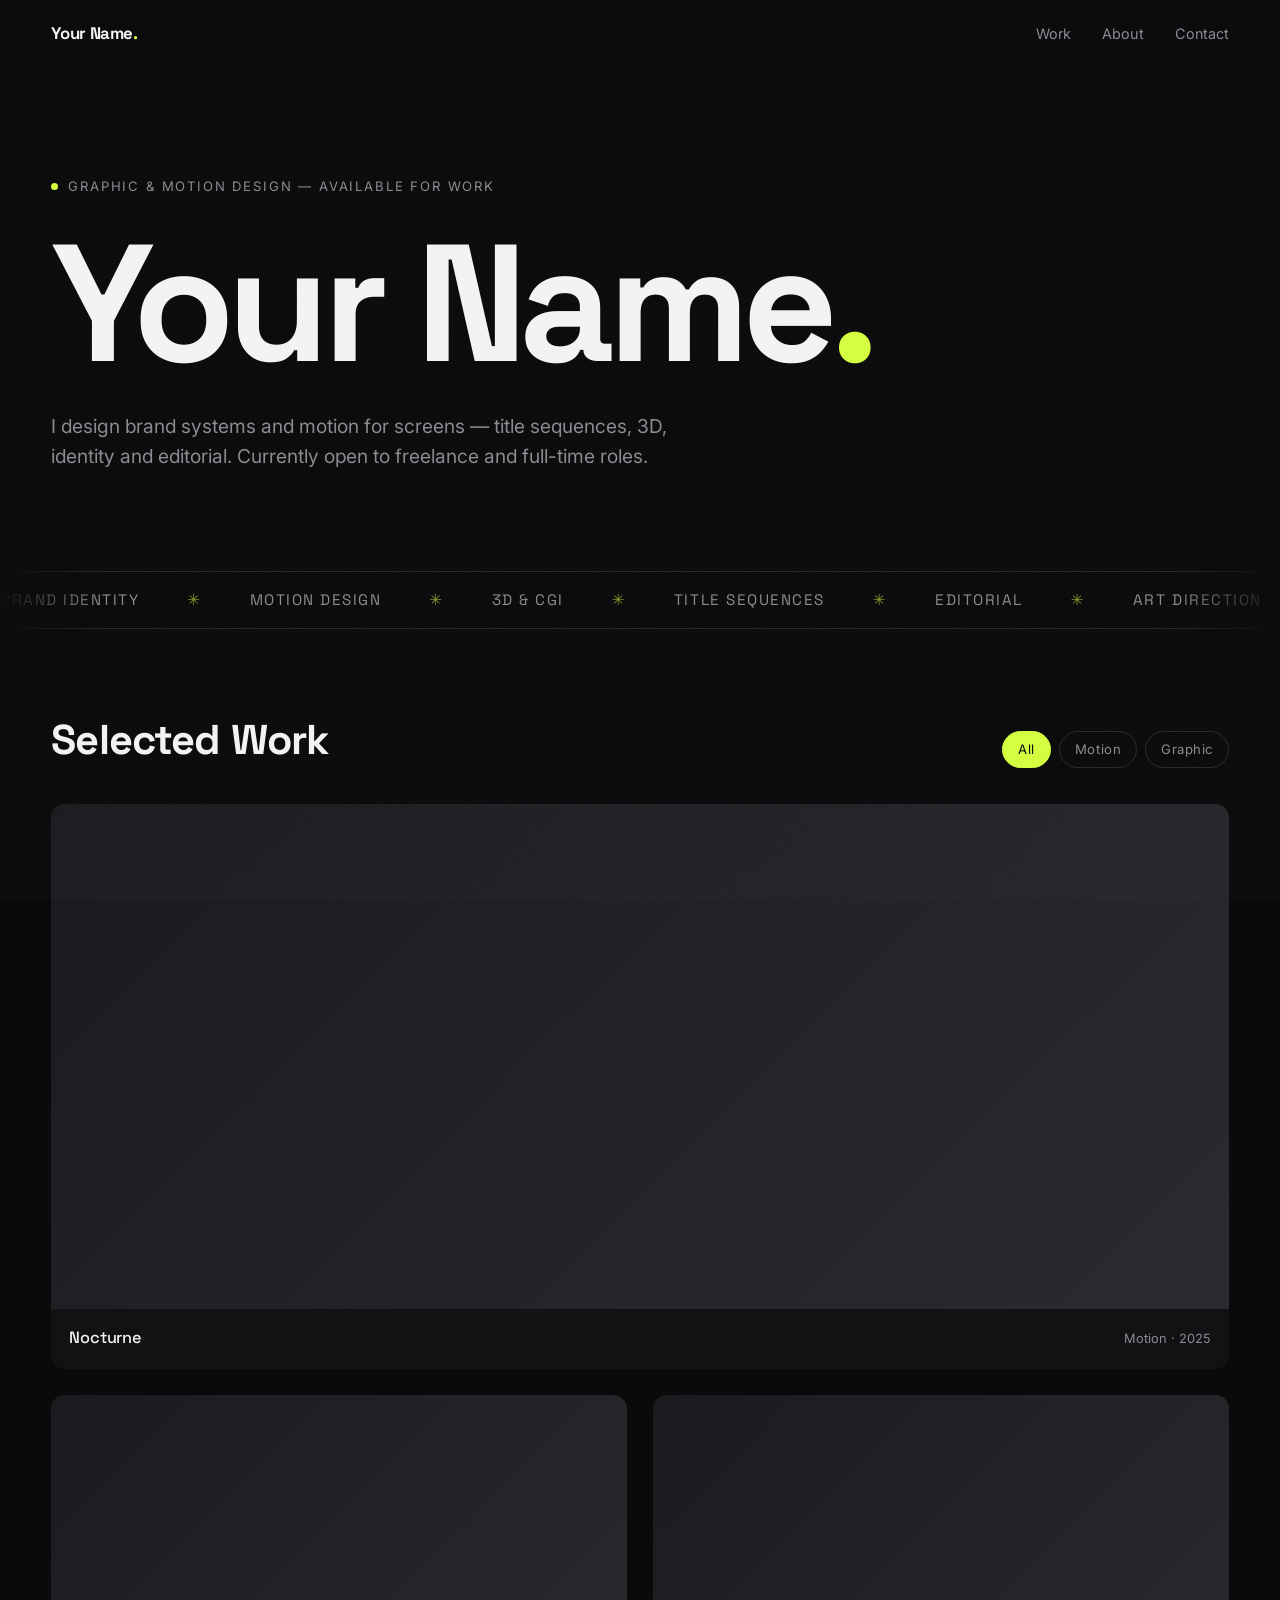
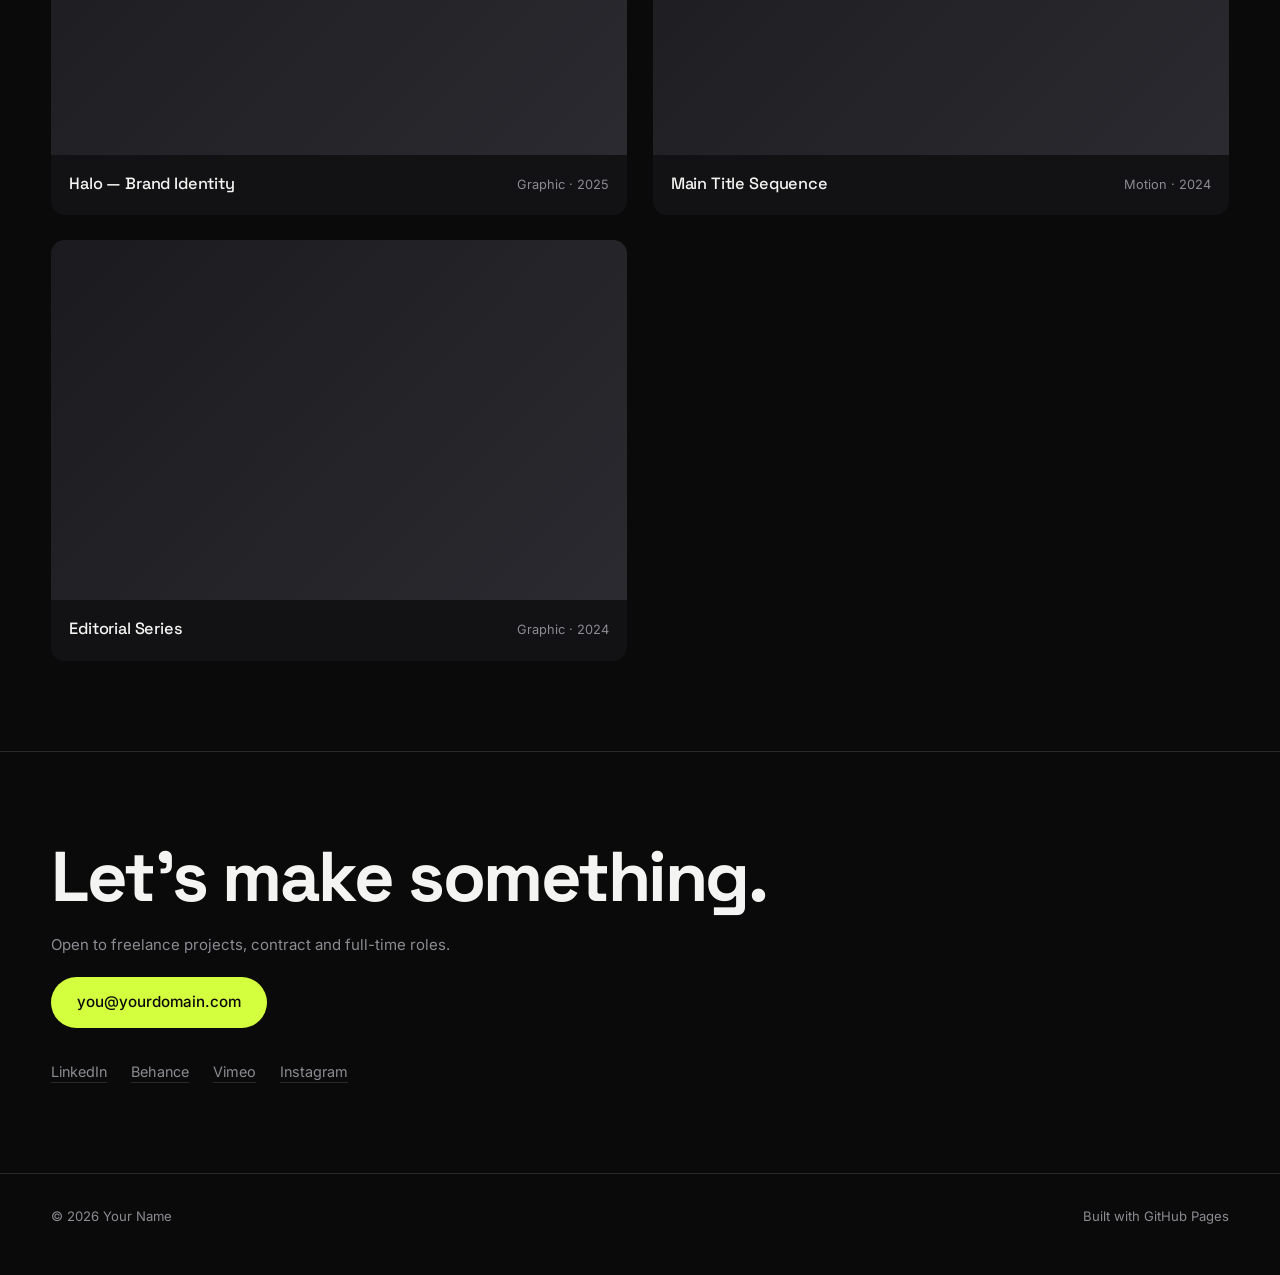
==== index.html @ aabb31a1 "Initial portfolio" ====
<!DOCTYPE html>
<html lang="en">
<head>
<meta charset="utf-8">
<meta name="viewport" content="width=device-width, initial-scale=1">
<title>Your Name — Graphic & Motion Designer</title>
<meta name="description" content="Graphic and motion design portfolio. Brand systems, title sequences, 3D and editorial work.">
<meta property="og:title" content="Your Name — Graphic & Motion Designer">
<meta property="og:description" content="Selected work in graphic and motion design.">
<meta property="og:image" content="assets/img/og.jpg">
<meta property="og:type" content="website">
<link rel="preconnect" href="https://fonts.googleapis.com">
<link rel="preconnect" href="https://fonts.gstatic.com" crossorigin>
<link href="https://fonts.googleapis.com/css2?family=Inter:wght@400;500&family=Space+Grotesk:wght@500;700&display=swap" rel="stylesheet">
<link rel="stylesheet" href="assets/css/styles.css">
</head>
<body>

<header class="nav">
  <a class="nav__logo" href="index.html">Your Name<span class="dot">.</span></a>
  <nav class="nav__links">
    <a href="#work">Work</a>
    <a href="about.html">About</a>
    <a href="#contact">Contact</a>
  </nav>
</header>

<main>

  <section class="hero">
    <p class="hero__eyebrow reveal">Graphic &amp; Motion Design — Available for work</p>
    <h1 class="hero__title reveal">Your Name<span class="dot">.</span></h1>
    <p class="hero__lead reveal">
      I design brand systems and motion for screens — title sequences,
      3D, identity and editorial. Currently open to freelance and full-time roles.
    </p>
  </section>

  <div class="marquee" aria-hidden="true">
    <div class="marquee__track">
      <span>Brand Identity</span><span>Motion Design</span><span>3D &amp; CGI</span>
      <span>Title Sequences</span><span>Editorial</span><span>Art Direction</span>
      <span>Brand Identity</span><span>Motion Design</span><span>3D &amp; CGI</span>
      <span>Title Sequences</span><span>Editorial</span><span>Art Direction</span>
    </div>
  </div>

  <section class="work" id="work">
    <div class="section-head">
      <h2 class="reveal">Selected Work</h2>
      <div class="filters" id="filters"></div>
    </div>
    <div class="grid" id="grid" aria-live="polite"></div>
  </section>

  <section class="contact" id="contact">
    <h2 class="reveal">Let's make something.</h2>
    <p class="reveal">Open to freelance projects, contract and full-time roles.</p>
    <a class="btn reveal" href="mailto:you@yourdomain.com">you@yourdomain.com</a>
    <ul class="socials reveal">
      <li><a href="https://linkedin.com/in/you" target="_blank" rel="noopener">LinkedIn</a></li>
      <li><a href="https://behance.net/you" target="_blank" rel="noopener">Behance</a></li>
      <li><a href="https://vimeo.com/you" target="_blank" rel="noopener">Vimeo</a></li>
      <li><a href="https://instagram.com/you" target="_blank" rel="noopener">Instagram</a></li>
    </ul>
  </section>

</main>

<footer class="footer">
  <span>© <span id="year"></span> Your Name</span>
  <span>Built with GitHub Pages</span>
</footer>

<script src="assets/js/main.js"></script>
</body>
</html>
---- assets/css/styles.css ----
/* ============ TOKENS ============ */
:root{
  --bg:#0a0a0b;
  --surface:#121214;
  --surface-2:#1a1a1d;
  --text:#f4f4f2;
  --muted:#8b8b92;
  --line:rgba(255,255,255,.13);
  --accent:#d4ff3f;
  --on-accent:#0a0a0b;
  --max:1440px;
  --gutter:clamp(20px,4vw,56px);
  --radius:14px;
  --ease:cubic-bezier(.22,1,.36,1);
  --font-display:"Space Grotesk",system-ui,sans-serif;
  --font-body:"Inter",system-ui,sans-serif;
}

*,*::before,*::after{box-sizing:border-box}
html{scroll-behavior:smooth;-webkit-text-size-adjust:100%}
body{
  margin:0;background:var(--bg);color:var(--text);
  font-family:var(--font-body);font-size:clamp(15px,1.05vw,17px);
  line-height:1.6;-webkit-font-smoothing:antialiased;
  overflow-x:hidden;
}
img{display:block;max-width:100%;height:auto}
a{color:inherit;text-decoration:none}
h1,h2,h3{font-family:var(--font-display);font-weight:700;line-height:1.02;margin:0;letter-spacing:-.02em}
.dot{color:var(--accent)}

body::after{
  content:"";position:fixed;inset:0;pointer-events:none;z-index:9999;opacity:.035;
  background-image:url("data:image/svg+xml,%3Csvg xmlns='http://www.w3.org/2000/svg' width='200' height='200'%3E%3Cfilter id='n'%3E%3CfeTurbulence type='fractalNoise' baseFrequency='.8' numOctaves='3'/%3E%3C/filter%3E%3Crect width='200' height='200' filter='url(%23n)'/%3E%3C/svg%3E");
}

.reveal{opacity:0;transform:translateY(26px)}
.reveal.is-in{
  opacity:1;transform:none;
  transition:opacity .8s var(--ease),transform .8s var(--ease);
}
@media (prefers-reduced-motion:reduce){
  .reveal{opacity:1;transform:none}
  html{scroll-behavior:auto}
  *{animation:none!important;transition:none!important}
}

.nav{
  position:sticky;top:0;z-index:100;
  display:flex;align-items:center;justify-content:space-between;
  gap:24px;padding:20px var(--gutter);
  background:rgba(10,10,11,.82);
  backdrop-filter:blur(14px);
  border-bottom:1px solid transparent;transition:border-color .3s;
}
.nav.is-scrolled{border-bottom-color:var(--line)}
.nav__logo{font-family:var(--font-display);font-weight:700;font-size:1.05rem;letter-spacing:-.02em}
.nav__links{display:flex;gap:clamp(14px,2.4vw,32px);font-size:.9rem;color:var(--muted)}
.nav__links a{transition:color .2s}
.nav__links a:hover{color:var(--text)}

.hero{
  max-width:var(--max);margin:0 auto;
  padding:clamp(64px,12vh,150px) var(--gutter) clamp(40px,6vh,80px);
  display:flex;flex-direction:column;gap:22px;
}
.hero__eyebrow{
  margin:0;font-size:.82rem;letter-spacing:.14em;text-transform:uppercase;
  color:var(--muted);display:flex;align-items:center;gap:10px;
}
.hero__eyebrow::before{
  content:"";width:7px;height:7px;border-radius:50%;background:var(--accent);
  animation:pulse 2.4s ease-in-out infinite;
}
@keyframes pulse{0%,100%{opacity:1}50%{opacity:.25}}
.hero__title{font-size:clamp(3.4rem,13vw,11rem);letter-spacing:-.045em}
.hero__lead{max-width:56ch;margin:0;color:var(--muted);font-size:clamp(1rem,1.5vw,1.2rem)}

.marquee{
  border-block:1px solid var(--line);overflow:hidden;
  padding:16px 0;margin-top:clamp(24px,5vh,60px);
  mask-image:linear-gradient(90deg,transparent,#000 8%,#000 92%,transparent);
  -webkit-mask-image:linear-gradient(90deg,transparent,#000 8%,#000 92%,transparent);
}
.marquee__track{
  display:flex;gap:48px;width:max-content;
  animation:scroll 34s linear infinite;
  font-family:var(--font-display);font-size:.95rem;
  letter-spacing:.1em;text-transform:uppercase;color:var(--muted);white-space:nowrap;
}
.marquee__track span::after{content:"✳";margin-left:48px;color:var(--accent);opacity:.6}
@keyframes scroll{to{transform:translateX(-50%)}}

.work,.contact,.about{max-width:var(--max);margin:0 auto;padding:clamp(56px,10vh,120px) var(--gutter)}
.section-head{
  display:flex;flex-wrap:wrap;align-items:baseline;justify-content:space-between;
  gap:20px;margin-bottom:clamp(28px,4vh,48px);
}
.section-head h2{font-size:clamp(1.7rem,3.4vw,2.6rem)}

.filters{display:flex;flex-wrap:wrap;gap:8px}
.filters button{
  font:inherit;font-size:.82rem;letter-spacing:.04em;
  padding:7px 15px;border-radius:999px;cursor:pointer;
  background:transparent;color:var(--muted);
  border:1px solid var(--line);transition:all .22s var(--ease);
}
.filters button:hover{color:var(--text);border-color:var(--muted)}
.filters button.is-active{background:var(--accent);color:var(--on-accent);border-color:var(--accent)}

.grid{display:grid;grid-template-columns:repeat(12,1fr);gap:clamp(16px,2vw,28px)}
.card{grid-column:span 6;display:block;position:relative;border-radius:var(--radius);overflow:hidden;background:var(--surface)}
.card--wide{grid-column:span 12}
.card__media{
  position:relative;aspect-ratio:16/10;overflow:hidden;
  background:linear-gradient(135deg,#1b1b1f,#2a2a30);
}
.card--wide .card__media{aspect-ratio:21/9}
.card__media img{width:100%;height:100%;object-fit:cover;transition:transform .7s var(--ease),filter .4s}
.card:hover .card__media img{transform:scale(1.045)}
.card__body{
  display:flex;align-items:baseline;justify-content:space-between;gap:16px;
  padding:16px 18px 18px;
}
.card__title{font-family:var(--font-display);font-weight:500;font-size:1.02rem;letter-spacing:-.01em}
.card__meta{font-size:.8rem;color:var(--muted);white-space:nowrap}
.card__arrow{
  position:absolute;top:14px;right:14px;width:36px;height:36px;border-radius:50%;
  display:grid;place-items:center;background:var(--accent);color:var(--on-accent);
  font-size:1rem;opacity:0;transform:translateY(-6px) scale(.85);
  transition:all .35s var(--ease);
}
.card:hover .card__arrow{opacity:1;transform:none}

@media (max-width:760px){
  .card,.card--wide{grid-column:span 12}
}

.contact{display:flex;flex-direction:column;gap:20px;border-top:1px solid var(--line)}
.contact h2{font-size:clamp(2.2rem,6vw,4.4rem);letter-spacing:-.035em}
.contact p{color:var(--muted);margin:0;max-width:48ch}
.btn{
  display:inline-block;align-self:flex-start;
  padding:13px 26px;border-radius:999px;
  background:var(--accent);color:var(--on-accent);
  font-weight:500;font-size:.95rem;
  transition:transform .25s var(--ease),opacity .25s;
}
.btn:hover{transform:translateY(-2px);opacity:.9}
.socials{list-style:none;display:flex;flex-wrap:wrap;gap:24px;margin:12px 0 0;padding:0;font-size:.9rem;color:var(--muted)}
.socials a{border-bottom:1px solid var(--line);padding-bottom:2px;transition:color .2s,border-color .2s}
.socials a:hover{color:var(--accent);border-color:var(--accent)}

.footer{
  max-width:var(--max);margin:0 auto;
  display:flex;justify-content:space-between;flex-wrap:wrap;gap:12px;
  padding:32px var(--gutter) 48px;
  border-top:1px solid var(--line);
  font-size:.82rem;color:var(--muted);
}

.project{max-width:var(--max);margin:0 auto;padding:clamp(40px,7vh,90px) var(--gutter) clamp(60px,9vh,110px)}
.project__back{font-size:.85rem;color:var(--muted);display:inline-block;margin-bottom:28px}
.project__back:hover{color:var(--accent)}
.project__head{display:flex;flex-wrap:wrap;gap:32px;justify-content:space-between;align-items:flex-end;margin-bottom:clamp(28px,4vh,48px)}
.project__title{font-size:clamp(2.4rem,7vw,5.4rem);letter-spacing:-.04em}
.project__summary{color:var(--muted);max-width:46ch;margin:14px 0 0}
.meta{display:grid;grid-template-columns:auto 1fr;gap:8px 26px;font-size:.86rem;margin:0}
.meta dt{color:var(--muted)}
.meta dd{margin:0}

.player{position:relative;aspect-ratio:16/9;border-radius:var(--radius);overflow:hidden;background:#000;margin-bottom:clamp(28px,4vh,56px)}
.player img{width:100%;height:100%;object-fit:cover;opacity:.75}
.player iframe{position:absolute;inset:0;width:100%;height:100%;border:0}
.player__play{
  position:absolute;inset:0;margin:auto;width:86px;height:86px;border-radius:50%;
  display:grid;place-items:center;cursor:pointer;
  background:var(--accent);color:var(--on-accent);
  border:0;font:inherit;font-weight:500;font-size:.8rem;letter-spacing:.08em;text-transform:uppercase;
  transition:transform .3s var(--ease);
}
.player__play:hover{transform:scale(1.07)}

.project__body{max-width:64ch;color:var(--muted);margin-bottom:clamp(36px,6vh,64px)}
.project__body p{margin:0 0 1.1em}

.gallery{display:grid;grid-template-columns:repeat(12,1fr);gap:clamp(14px,2vw,24px);margin-bottom:clamp(40px,7vh,80px)}
.gallery figure{margin:0;grid-column:span 6;border-radius:var(--radius);overflow:hidden;background:var(--surface)}
.gallery figure:nth-child(3n+1){grid-column:span 12}
.gallery img{width:100%;height:auto}
@media (max-width:760px){.gallery figure{grid-column:span 12}}

.credits{border-top:1px solid var(--line);padding-top:28px;margin-bottom:clamp(40px,7vh,80px)}
.credits h3{font-size:.82rem;letter-spacing:.14em;text-transform:uppercase;color:var(--muted);margin-bottom:16px;font-weight:500}
.credits ul{list-style:none;margin:0;padding:0;display:grid;grid-template-columns:repeat(auto-fit,minmax(200px,1fr));gap:10px 32px;font-size:.9rem}
.credits span{color:var(--muted)}

.next{
  display:flex;justify-content:space-between;align-items:center;gap:20px;
  border-top:1px solid var(--line);padding-top:28px;
}
.next small{color:var(--muted);font-size:.8rem;letter-spacing:.12em;text-transform:uppercase}
.next strong{font-family:var(--font-display);font-size:clamp(1.3rem,3vw,2rem);font-weight:500}

.about h1{font-size:clamp(2.6rem,8vw,6rem);margin-bottom:clamp(32px,5vh,60px);letter-spacing:-.04em}
.about__grid{display:grid;grid-template-columns:1.6fr 1fr;gap:clamp(32px,6vw,80px)}
.about__body p{color:var(--muted);max-width:58ch}
.about__side h3{font-family:var(--font-body);font-size:.78rem;letter-spacing:.14em;text-transform:uppercase;color:var(--muted);font-weight:500;margin:0 0 10px}
.about__side ul{list-style:none;margin:0 0 28px;padding:0;font-size:.94rem}
@media (max-width:860px){.about__grid{grid-template-columns:1fr}}

.loading{color:var(--muted);padding:80px 0}
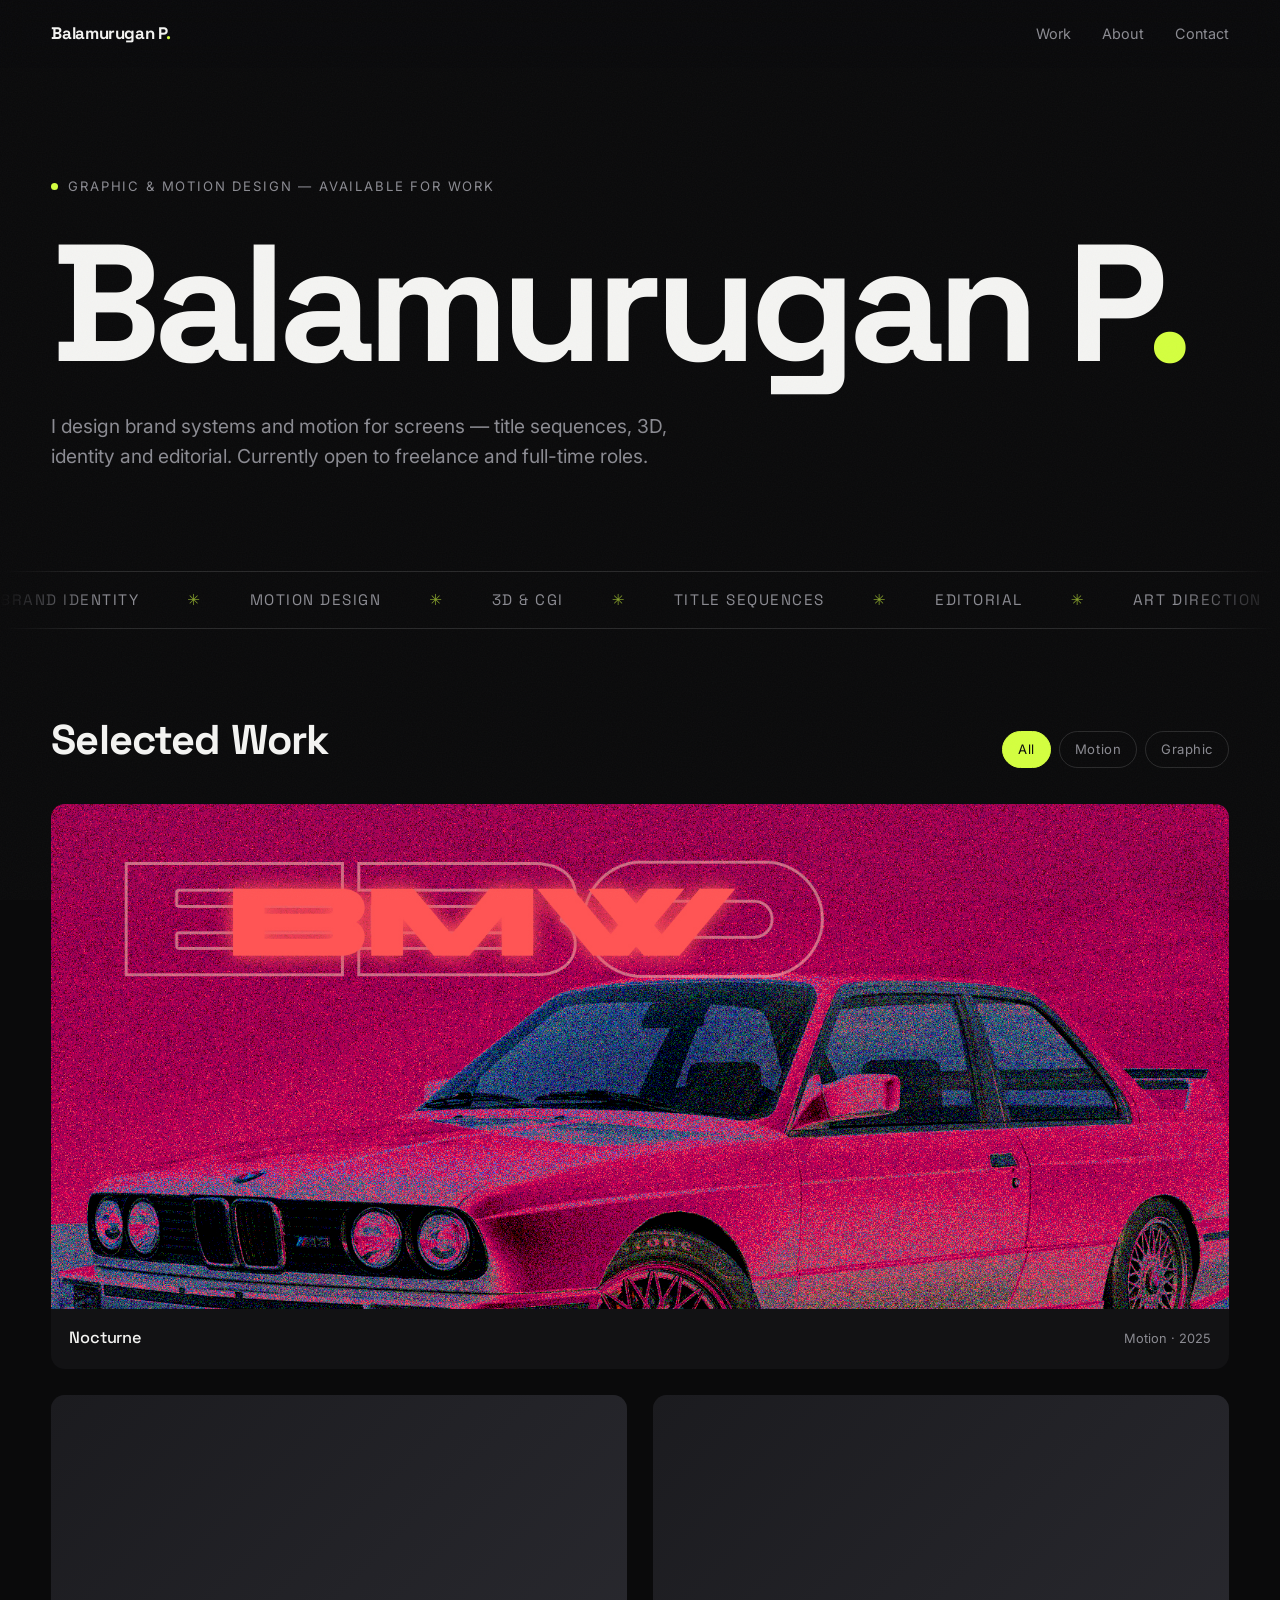
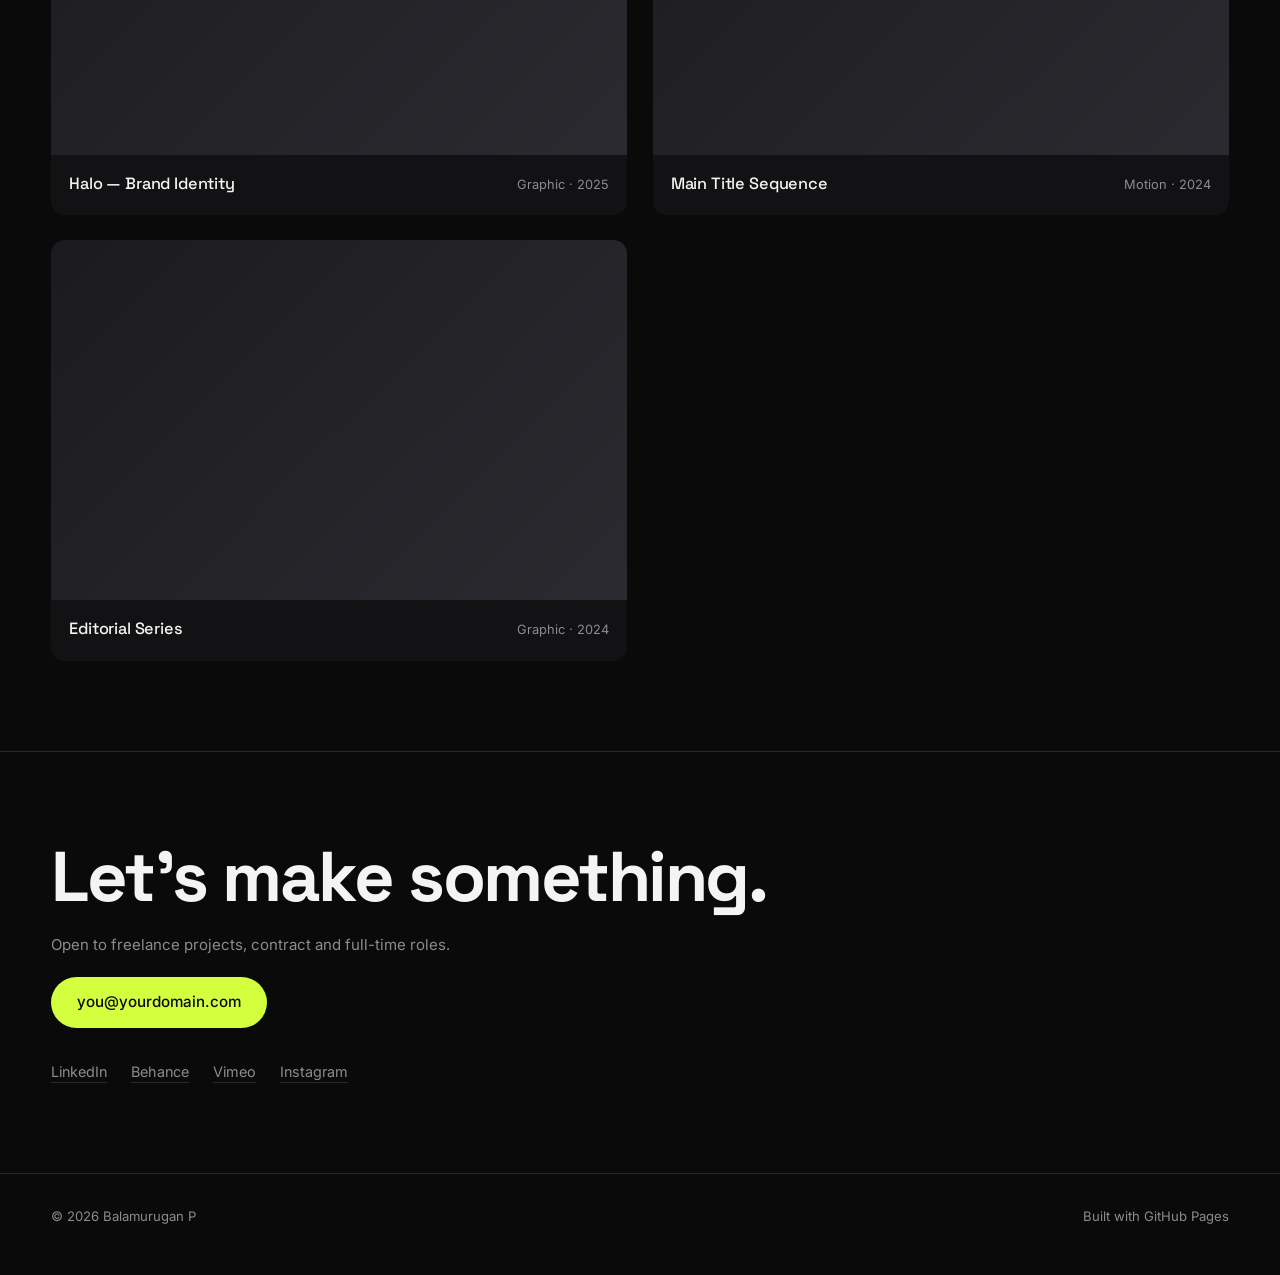
==== commit f19eeab5: "Updated gallery to hide third image" ====
--- a/index.html
+++ b/index.html
@@ -3,9 +3,9 @@
 <head>
 <meta charset="utf-8">
 <meta name="viewport" content="width=device-width, initial-scale=1">
-<title>Your Name — Graphic & Motion Designer</title>
+<title>Balamurugan P — Graphic & Motion Designer</title>
 <meta name="description" content="Graphic and motion design portfolio. Brand systems, title sequences, 3D and editorial work.">
-<meta property="og:title" content="Your Name — Graphic & Motion Designer">
+<meta property="og:title" content="Balamurugan P — Graphic & Motion Designer">
 <meta property="og:description" content="Selected work in graphic and motion design.">
 <meta property="og:image" content="assets/img/og.jpg">
 <meta property="og:type" content="website">
@@ -17,7 +17,7 @@
 <body>
 
 <header class="nav">
-  <a class="nav__logo" href="index.html">Your Name<span class="dot">.</span></a>
+  <a class="nav__logo" href="index.html">Balamurugan P<span class="dot">.</span></a>
   <nav class="nav__links">
     <a href="#work">Work</a>
     <a href="about.html">About</a>
@@ -29,7 +29,7 @@
 
   <section class="hero">
     <p class="hero__eyebrow reveal">Graphic &amp; Motion Design — Available for work</p>
-    <h1 class="hero__title reveal">Your Name<span class="dot">.</span></h1>
+    <h1 class="hero__title reveal">Balamurugan P<span class="dot">.</span></h1>
     <p class="hero__lead reveal">
       I design brand systems and motion for screens — title sequences,
       3D, identity and editorial. Currently open to freelance and full-time roles.
@@ -68,7 +68,7 @@
 </main>
 
 <footer class="footer">
-  <span>© <span id="year"></span> Your Name</span>
+  <span>© <span id="year"></span> Balamurugan P</span>
   <span>Built with GitHub Pages</span>
 </footer>
 
